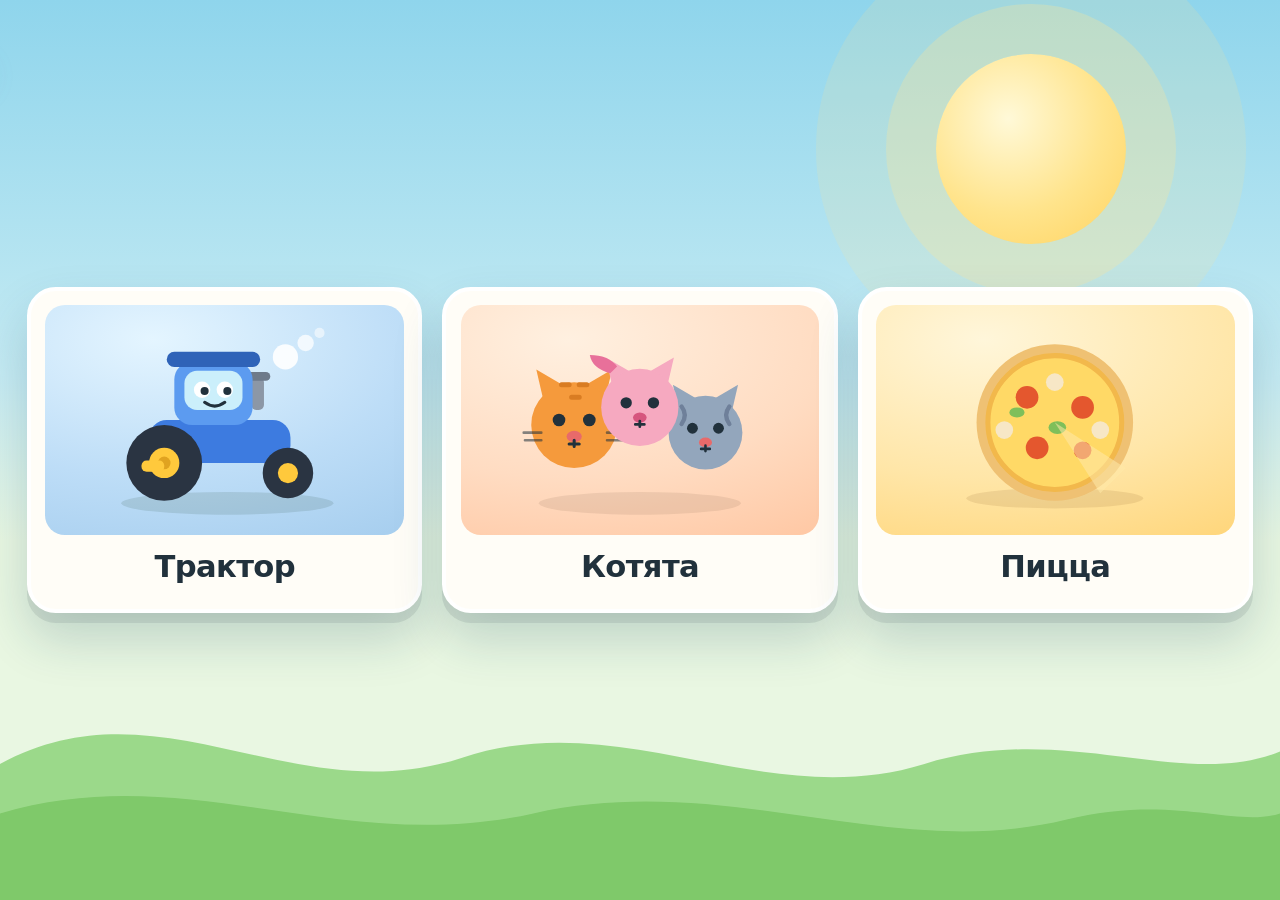
==== index.html @ 9e1dcf89 "Три игры для Тимура: трактор, котята, пицца" ====
<!DOCTYPE html>
<html lang="ru">
<head>
<meta charset="utf-8">
<meta name="viewport" content="width=device-width, initial-scale=1, maximum-scale=1, user-scalable=no, viewport-fit=cover">
<meta name="apple-mobile-web-app-capable" content="yes">
<meta name="mobile-web-app-capable" content="yes">
<meta name="theme-color" content="#A9E2F0">
<link rel="icon" href="data:,">
<title>Игры</title>
<link rel="stylesheet" href="hub.css">
</head>
<body>

<div class="sky">
  <div class="sun"></div>
  <div class="cloud cloud--1"></div>
  <div class="cloud cloud--2"></div>
  <div class="cloud cloud--3"></div>
</div>

<div class="hills">
  <svg viewBox="0 0 1440 320" preserveAspectRatio="none" aria-hidden="true">
    <path d="M0 210 C 180 140, 330 250, 520 205 C 700 162, 860 250, 1040 210 C 1200 175, 1330 232, 1440 200 L1440 320 L0 320 Z" fill="#9BD98A"/>
    <path d="M0 250 C 210 205, 380 285, 600 250 C 820 215, 1000 290, 1200 255 C 1320 234, 1390 262, 1440 250 L1440 320 L0 320 Z" fill="#7FC96A"/>
  </svg>
</div>

<main class="hub">

  <a class="card card--tractor" href="traktor/index.html" aria-label="Трактор">
    <div class="art">
      <svg viewBox="0 0 220 160" aria-hidden="true">
        <ellipse cx="112" cy="146" rx="84" ry="9" fill="#1B3B24" opacity=".12"/>
        <circle cx="158" cy="30" r="10" fill="#FFFFFF" opacity=".9"/>
        <circle cx="174" cy="19" r="6.5" fill="#FFFFFF" opacity=".75"/>
        <circle cx="185" cy="11" r="4" fill="#FFFFFF" opacity=".55"/>
        <rect x="131" y="46" width="10" height="26" rx="4" fill="#8C97A6"/>
        <rect x="126" y="42" width="20" height="7" rx="3.5" fill="#6E7A8A"/>
        <rect x="50" y="80" width="112" height="34" rx="14" fill="#3D7BE0"/>
        <rect x="70" y="34" width="62" height="50" rx="14" fill="#5C9BF0"/>
        <rect x="78" y="41" width="46" height="31" rx="10" fill="#CBEFFB"/>
        <circle cx="92" cy="56" r="6.5" fill="#FFFFFF"/>
        <circle cx="110" cy="56" r="6.5" fill="#FFFFFF"/>
        <circle cx="94" cy="57" r="3.2" fill="#21313C"/>
        <circle cx="112" cy="57" r="3.2" fill="#21313C"/>
        <path d="M94 66q8 6 16 0" stroke="#21313C" stroke-width="2.4" fill="none" stroke-linecap="round"/>
        <rect x="64" y="26" width="74" height="12" rx="6" fill="#2F63B8"/>
        <circle cx="62" cy="114" r="30" fill="#2A3442"/>
        <circle cx="62" cy="114" r="12" fill="#FFC93C"/>
        <circle cx="62" cy="114" r="5" fill="#E0A320"/>
        <circle cx="160" cy="122" r="20" fill="#2A3442"/>
        <circle cx="160" cy="122" r="8" fill="#FFC93C"/>
        <rect x="44" y="112" width="18" height="9" rx="4" fill="#FFC93C"/>
      </svg>
    </div>
    <div class="label">Трактор</div>
  </a>

  <a class="card card--cats" href="koti/index.html" aria-label="Котята">
    <div class="art">
      <svg viewBox="0 0 220 160" aria-hidden="true">
        <ellipse cx="110" cy="146" rx="80" ry="9" fill="#5A3A2A" opacity=".10"/>
        <!-- orange cat -->
        <g transform="translate(58 84)">
          <path d="M-24 -18 L-30 -44 L-6 -30 Z" fill="#F59A3C"/>
          <path d="M24 -18 L30 -44 L6 -30 Z" fill="#F59A3C"/>
          <circle r="34" fill="#F59A3C"/>
          <path d="M-10 -32 h6 M4 -32 h6 M-2 -22 h6" stroke="#D97C22" stroke-width="4" stroke-linecap="round"/>
          <circle cx="-12" cy="-4" r="5" fill="#21313C"/>
          <circle cx="12" cy="-4" r="5" fill="#21313C"/>
          <ellipse cx="0" cy="9" rx="6" ry="4.5" fill="#E86A6A"/>
          <path d="M0 12v5M-4 15h8" stroke="#21313C" stroke-width="2.4" stroke-linecap="round"/>
          <path d="M-26 6h-14M-26 12h-13M26 6h14M26 12h13" stroke="#21313C" stroke-width="2" stroke-linecap="round" opacity=".55"/>
        </g>
        <!-- grey cat -->
        <g transform="translate(162 90) scale(.86)">
          <path d="M-24 -18 L-30 -44 L-6 -30 Z" fill="#93A6BC"/>
          <path d="M24 -18 L30 -44 L6 -30 Z" fill="#93A6BC"/>
          <circle r="34" fill="#93A6BC"/>
          <path d="M-22 -8 q6 -8 0 -16 M22 -8 q-6 -8 0 -16" stroke="#6F809A" stroke-width="4" fill="none" stroke-linecap="round"/>
          <circle cx="-12" cy="-4" r="5" fill="#21313C"/>
          <circle cx="12" cy="-4" r="5" fill="#21313C"/>
          <ellipse cx="0" cy="9" rx="6" ry="4.5" fill="#E86A6A"/>
          <path d="M0 12v5M-4 15h8" stroke="#21313C" stroke-width="2.4" stroke-linecap="round"/>
        </g>
        <!-- pink cat -->
        <g transform="translate(110 70) scale(.9)">
          <path d="M-24 -18 L-30 -44 L-6 -30 Z" fill="#F6A9C0"/>
          <path d="M24 -18 L30 -44 L6 -30 Z" fill="#F6A9C0"/>
          <circle r="34" fill="#F6A9C0"/>
          <path d="M-26 -30 q-16 -4 -18 -16 q16 0 24 10z" fill="#E8709A"/>
          <circle cx="-12" cy="-4" r="5" fill="#21313C"/>
          <circle cx="12" cy="-4" r="5" fill="#21313C"/>
          <ellipse cx="0" cy="9" rx="6" ry="4.5" fill="#D6557E"/>
          <path d="M0 12v5M-4 15h8" stroke="#21313C" stroke-width="2.4" stroke-linecap="round"/>
        </g>
      </svg>
    </div>
    <div class="label">Котята</div>
  </a>

  <a class="card card--pizza" href="pizza/index.html" aria-label="Пицца">
    <div class="art">
      <svg viewBox="0 0 220 160" aria-hidden="true">
        <ellipse cx="110" cy="142" rx="70" ry="8" fill="#7A4A18" opacity=".12"/>
        <circle cx="110" cy="82" r="62" fill="#EFC173"/>
        <circle cx="110" cy="82" r="53" fill="#FFD966"/>
        <circle cx="110" cy="82" r="53" fill="none" stroke="#F2B84B" stroke-width="4"/>
        <g fill="#E4572E">
          <circle cx="88" cy="62" r="9"/><circle cx="132" cy="70" r="9"/>
          <circle cx="96" cy="102" r="9"/><circle cx="132" cy="104" r="7"/>
        </g>
        <g fill="#F7E7C6">
          <circle cx="110" cy="50" r="7"/><circle cx="70" cy="88" r="7"/><circle cx="146" cy="88" r="7"/>
        </g>
        <g fill="#7FBF5A">
          <ellipse cx="112" cy="86" rx="7" ry="5"/><ellipse cx="80" cy="74" rx="6" ry="4"/>
        </g>
        <path d="M110 82 L166 118 L146 138 Z" fill="#FFE9A8" opacity=".55"/>
      </svg>
    </div>
    <div class="label">Пицца</div>
  </a>

</main>

</body>
</html>
---- hub.css ----
*{box-sizing:border-box;margin:0;padding:0}
html,body{height:100%;overflow:hidden}
body{
  font-family:ui-rounded,"SF Pro Rounded","Segoe UI Rounded","Segoe UI",system-ui,-apple-system,sans-serif;
  color:#21313C;background:#A9E2F0;
  -webkit-user-select:none;user-select:none;-webkit-tap-highlight-color:transparent;
  -webkit-touch-callout:none;position:fixed;inset:0;touch-action:manipulation;
  background:linear-gradient(180deg,#8FD5EC 0%,#C6EBF3 42%,#E9F7E2 60%,#E9F7E2 100%);
}

/* ---------- сцена ---------- */
.sky{position:absolute;inset:0;overflow:hidden;pointer-events:none}
.sun{
  position:absolute;top:6%;right:12%;width:min(22vmin,190px);aspect-ratio:1;border-radius:50%;
  background:radial-gradient(circle at 38% 34%,#FFF9D8,#FFE48C 55%,#FFD35F);
  box-shadow:0 0 0 min(6vmin,50px) rgba(255,231,150,.28),0 0 0 min(14vmin,120px) rgba(255,231,150,.16);
}
.cloud{
  position:absolute;background:#fff;border-radius:999px;opacity:.85;
  box-shadow:0 12px 30px rgba(120,180,210,.18);
  animation:drift 26s linear infinite;
}
.cloud::before,.cloud::after{content:"";position:absolute;background:#fff;border-radius:50%}
.cloud--1{width:min(26vw,220px);height:min(8vw,64px);top:12%;left:-30%;animation-duration:44s}
.cloud--1::before{width:60%;height:150%;left:12%;top:-60%}
.cloud--1::after{width:45%;height:130%;right:10%;top:-44%}
.cloud--2{width:min(18vw,150px);height:min(6vw,48px);top:26%;left:-20%;animation-duration:58s;animation-delay:-12s;opacity:.7}
.cloud--2::before{width:64%;height:140%;left:16%;top:-56%}
.cloud--3{width:min(14vw,120px);height:min(4.6vw,38px);top:5%;left:-10%;animation-duration:70s;animation-delay:-30s;opacity:.6}
.cloud--3::before{width:58%;height:130%;left:20%;top:-48%}
@keyframes drift{from{transform:translateX(0)}to{transform:translateX(160vw)}}

.hills{position:absolute;left:0;right:0;bottom:0;height:44%;pointer-events:none}
.hills svg{width:100%;height:100%;display:block}

/* ---------- карточки ---------- */
.hub{
  position:relative;z-index:3;height:100%;width:100%;
  display:grid;grid-template-columns:repeat(3,minmax(0,1fr));gap:clamp(12px,2.2vmin,26px);
  padding:clamp(16px,3vmin,44px);align-content:center;max-width:1400px;margin:0 auto;
}

.card{
  position:relative;display:flex;flex-direction:column;align-items:stretch;justify-content:flex-start;
  gap:clamp(6px,1vmin,12px);text-decoration:none;color:inherit;
  background:#FFFDF7;border-radius:clamp(22px,3.2vmin,36px);
  padding:clamp(10px,1.6vmin,18px);
  border:4px solid #FFFFFF;
  box-shadow:0 10px 0 rgba(33,49,60,.10),0 26px 50px rgba(20,70,95,.20);
  transition:transform .16s ease,box-shadow .16s ease;
  animation:rise .5s cubic-bezier(.2,.9,.3,1.2) both;
}
.card:nth-child(2){animation-delay:.08s}
.card:nth-child(3){animation-delay:.16s}
@keyframes rise{from{opacity:0;transform:translateY(26px) scale(.96)}to{opacity:1;transform:none}}
.card:active{transform:translateY(7px) scale(.985);box-shadow:0 3px 0 rgba(33,49,60,.10),0 12px 24px rgba(20,70,95,.16)}

.art{
  position:relative;flex:1;min-height:0;display:grid;place-items:center;overflow:hidden;
  border-radius:clamp(14px,2.2vmin,24px);
}
.art svg{width:88%;height:88%;display:block}
.card--tractor .art{background:radial-gradient(120% 100% at 30% 15%,#E4F5FF,#BDDDF7 60%,#A8CFEF)}
.card--cats .art{background:radial-gradient(120% 100% at 30% 15%,#FFF0E0,#FFDCC2 60%,#FFC9A6)}
.card--pizza .art{background:radial-gradient(120% 100% at 30% 15%,#FFF6DA,#FFE6A8 60%,#FFD77E)}

.label{
  text-align:center;font-size:clamp(22px,3.4vmin,38px);font-weight:800;letter-spacing:-.02em;
  padding:clamp(2px,.6vmin,8px) 0 clamp(6px,1.2vmin,14px);
}

/* портрет: три карточки столбиком */
@media (orientation:portrait){
  .hub{grid-template-columns:1fr;grid-auto-rows:minmax(0,1fr);gap:clamp(10px,1.6vmin,18px);padding:clamp(14px,2.4vmin,28px)}
  .card{flex-direction:row;align-items:center;gap:clamp(10px,2.4vmin,26px);padding:clamp(8px,1.4vmin,16px)}
  .art{flex:0 0 42%;align-self:stretch}
  .label{flex:1;text-align:left;font-size:clamp(26px,5.6vmin,54px);padding:0 clamp(58px,10vmin,84px) 0 0}
  .card::after{
    content:"";position:absolute;right:clamp(14px,2.6vmin,24px);top:50%;transform:translateY(-50%);
    width:clamp(42px,7.4vmin,64px);aspect-ratio:1;border-radius:50%;
    background:#FFC53D url("data:image/svg+xml,%3Csvg xmlns='http://www.w3.org/2000/svg' viewBox='0 0 24 24'%3E%3Cpath d='M9.5 5.5l7 6.5-7 6.5' fill='none' stroke='%2321313C' stroke-width='3.2' stroke-linecap='round' stroke-linejoin='round'/%3E%3C/svg%3E") center/44% no-repeat;
    box-shadow:0 6px 14px rgba(190,130,20,.35);
  }
  .hills{height:24%}
  .sun{top:3%;right:8%;width:min(16vmin,120px)}
}

@media (prefers-reduced-motion:reduce){
  .card{animation:none}
  .cloud{animation:none}
}
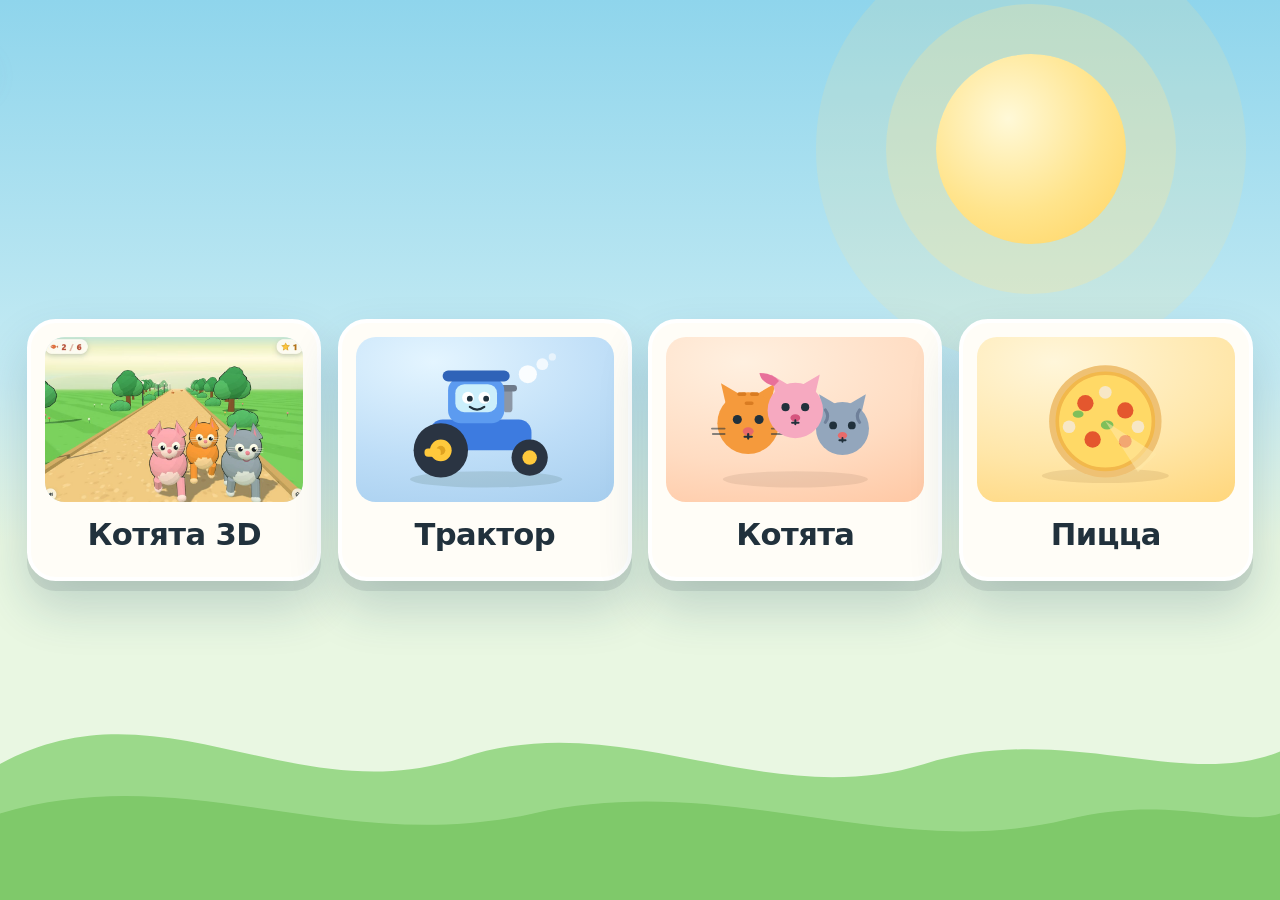
==== commit b90c9b17: "Три кота 3D: бег по дорожке за рыбкой, 4 уровня" ====
--- a/index.html
+++ b/index.html
@@ -27,6 +27,11 @@
 </div>
 
 <main class="hub">
+
+  <a class="card card--cat3d" href="koty3d/index.html" aria-label="Котята 3D">
+    <div class="art"><img src="preview-koty3d.jpg" alt=""></div>
+    <div class="label">Котята 3D</div>
+  </a>
 
   <a class="card card--tractor" href="traktor/index.html" aria-label="Трактор">
     <div class="art">
--- a/hub.css
+++ b/hub.css
@@ -36,7 +36,7 @@
 /* ---------- карточки ---------- */
 .hub{
   position:relative;z-index:3;height:100%;width:100%;
-  display:grid;grid-template-columns:repeat(3,minmax(0,1fr));gap:clamp(12px,2.2vmin,26px);
+  display:grid;grid-template-columns:repeat(4,minmax(0,1fr));gap:clamp(10px,1.8vmin,22px);
   padding:clamp(16px,3vmin,44px);align-content:center;max-width:1400px;margin:0 auto;
 }
 
@@ -60,6 +60,8 @@
   border-radius:clamp(14px,2.2vmin,24px);
 }
 .art svg{width:88%;height:88%;display:block}
+.art img{width:100%;height:100%;display:block;object-fit:cover;object-position:50% 62%}
+.card--cat3d .art{background:#D8ECF7}
 .card--tractor .art{background:radial-gradient(120% 100% at 30% 15%,#E4F5FF,#BDDDF7 60%,#A8CFEF)}
 .card--cats .art{background:radial-gradient(120% 100% at 30% 15%,#FFF0E0,#FFDCC2 60%,#FFC9A6)}
 .card--pizza .art{background:radial-gradient(120% 100% at 30% 15%,#FFF6DA,#FFE6A8 60%,#FFD77E)}
